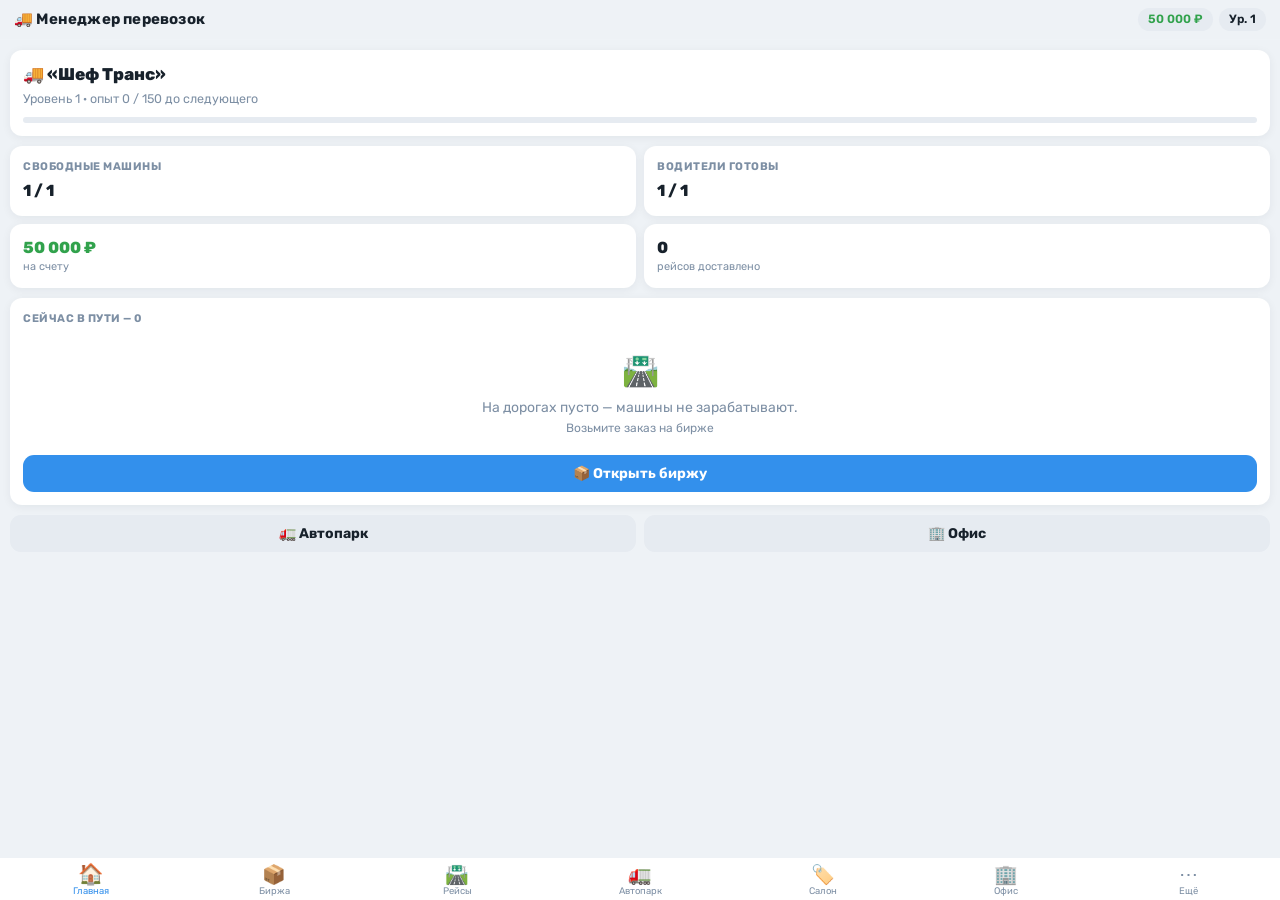
==== index.html @ 4ef5c01c "Step: used-truck salon — 7th tab, offers (wear/mileage/upgrades), buy system, image-ready cards" ====
<!DOCTYPE html>
<html lang="ru">
<head>
  <meta charset="UTF-8">
  <meta name="viewport" content="width=device-width, initial-scale=1.0, maximum-scale=1.0, user-scalable=no, viewport-fit=cover">
  <title>Менеджер перевозок</title>
  <link rel="icon" href="data:image/svg+xml,<svg xmlns='http://www.w3.org/2000/svg' viewBox='0 0 100 100'><text y='.9em' font-size='90'>🚚</text></svg>">
  <link rel="preconnect" href="https://fonts.googleapis.com">
  <link rel="preconnect" href="https://fonts.gstatic.com" crossorigin>
  <link href="https://fonts.googleapis.com/css2?family=Rubik:wght@400;500;600;700;800&display=swap" rel="stylesheet">
  <script src="https://telegram.org/js/telegram-web-app.js"></script>
  <link rel="stylesheet" href="css/styles.css">
</head>
<body>
  <div id="app">
    <header id="topbar">
      <div class="brand">🚚 Менеджер перевозок</div>
      <div class="stats">
        <span id="hud-money" class="pill money">—</span>
        <span id="hud-level" class="pill">Ур. 1</span>
      </div>
    </header>

    <main id="screen" class="screen"></main>

    <nav id="tabbar" class="tabbar">
      <button class="tab" data-screen="home"><span class="ico">🏠</span><span>Главная</span></button>
      <button class="tab" data-screen="market"><span class="ico">📦</span><span>Биржа</span></button>
      <button class="tab" data-screen="trips"><span class="ico">🛣️</span><span>Рейсы</span></button>
      <button class="tab" data-screen="garage"><span class="ico">🚛</span><span>Автопарк</span></button>
      <button class="tab" data-screen="salon"><span class="ico">🏷️</span><span>Салон</span></button>
      <button class="tab" data-screen="office"><span class="ico">🏢</span><span>Офис</span></button>
      <button class="tab" data-screen="more"><span class="ico">⋯</span><span>Ещё</span></button>
    </nav>
  </div>

  <script src="js/data.js"></script>
  <script src="js/state.js"></script>
  <script src="js/ui.js"></script>
  <script src="js/sound.js"></script>
  <script src="js/economy.js"></script>
  <script src="js/screens/home.js"></script>
  <script src="js/screens/market.js"></script>
  <script src="js/screens/trips.js"></script>
  <script src="js/screens/garage.js"></script>
  <script src="js/screens/salon.js"></script>
  <script src="js/screens/office.js"></script>
  <script src="js/screens/more.js"></script>
  <script src="js/app.js"></script>
</body>
</html>
---- css/styles.css ----
:root{
  --bg:#17212b; --panel:#232e3c; --panel2:#2c3a4d;
  --text:#ffffff; --muted:#8fa3b8;
  --accent:#54a9ff; --accent-text:#ffffff;
  --ok:#4dd07a; --warn:#ffb84d; --danger:#ff6b6b;
  --border:rgba(255,255,255,.08);
  --radius:12px;
  --tabbar-h:54px;
}
*{box-sizing:border-box;-webkit-tap-highlight-color:transparent}
html,body{margin:0;padding:0;height:100%}
body{
  background:var(--bg);color:var(--text);
  font-family:'Rubik',-apple-system,BlinkMacSystemFont,'Segoe UI',Roboto,'Helvetica Neue',Arial,sans-serif;
  font-size:14px;line-height:1.4;
  overscroll-behavior:none;
  -webkit-user-select:none;user-select:none;
}
#app{display:flex;flex-direction:column;height:100vh;height:100dvh}

/* ---------- верхняя панель ---------- */
#topbar{
  display:flex;align-items:center;justify-content:space-between;gap:8px;
  padding:8px 14px;padding-top:calc(8px + env(safe-area-inset-top));
  background:var(--bg);border-bottom:1px solid var(--border);
  position:sticky;top:0;z-index:20;
}
.brand{font-weight:700;font-size:15px;letter-spacing:.2px;white-space:nowrap}
.stats{display:flex;gap:6px;align-items:center}
.pill{
  background:var(--panel2);border-radius:99px;padding:3px 10px;
  font-size:12px;font-weight:600;white-space:nowrap;
}
.pill.money{color:var(--ok)}

/* ---------- область экрана ---------- */
#screen{
  flex:1;overflow-y:auto;padding:10px 10px calc(var(--tabbar-h) + 20px + env(safe-area-inset-bottom));
  -webkit-overflow-scrolling:touch;
}

/* ---------- таб-бар ---------- */
#tabbar{
  position:fixed;left:0;right:0;bottom:0;z-index:30;
  display:flex;background:var(--panel);
  padding-bottom:env(safe-area-inset-bottom);
  border-top:1px solid var(--border);
}
.tab{
  flex:1;display:flex;flex-direction:column;align-items:center;gap:1px;
  background:none;border:none;color:var(--muted);
  padding:6px 0 4px;font-size:9.5px;font-family:inherit;cursor:pointer;
}
.tab .ico{font-size:19px;line-height:1}
.tab.active{color:var(--accent)}

/* ---------- компоненты ---------- */
.card{
  background:var(--panel);border-radius:var(--radius);
  padding:12px;margin-bottom:10px;border:1px solid var(--border);
}
.card .card-title{
  font-size:11px;font-weight:700;color:var(--muted);
  text-transform:uppercase;letter-spacing:.5px;margin-bottom:6px;
}
.hero-title{font-size:17px;font-weight:800;margin-bottom:3px}
.hero-sub{color:var(--muted);font-size:12.5px}

.grid2{display:grid;grid-template-columns:1fr 1fr;gap:8px;margin-bottom:10px}
.grid2 .card{margin-bottom:0}
.stat-num{font-size:16px;font-weight:800}
.stat-lbl{font-size:11px;color:var(--muted)}

.progress{height:6px;border-radius:6px;background:var(--panel2);overflow:hidden}
.progress i{display:block;height:100%;border-radius:6px;background:var(--accent);transition:width .4s}

.btn{
  display:block;width:100%;border:none;border-radius:11px;
  padding:10px 14px;font-family:inherit;font-size:14px;font-weight:700;
  background:var(--accent);color:var(--accent-text);cursor:pointer;
}
.btn:active{transform:scale(.97)}
.btn.secondary{background:var(--panel2);color:var(--text)}
.btn.danger{background:var(--danger);color:#fff}
.btn[disabled]{opacity:.45;pointer-events:none}
.btn + .btn{margin-top:8px}
.row{display:flex;gap:8px}
.row .btn + .btn{margin-top:0}

.tag{
  display:inline-block;background:var(--panel2);color:var(--muted);
  border-radius:6px;padding:1px 7px;font-size:11px;font-weight:600;margin-right:6px;
}
.tag.ok{color:var(--ok)}
.tag.warn{color:var(--warn)}
.tag.danger{color:var(--danger)}
.tag.accent{color:var(--accent)}

.wear{display:flex;align-items:center;gap:8px;margin:6px 0}
.wear .progress{flex:1}
.wear .val{font-size:11px;color:var(--muted);min-width:64px;text-align:right}

.muted{color:var(--muted)}
.small{font-size:12px}
.center{text-align:center}
.placeholder-card{border-style:dashed;opacity:.9}

.list-item{display:flex;align-items:center;gap:10px;padding:8px 0;border-bottom:1px solid var(--border)}
.list-item:last-child{border-bottom:none}
.li-ico{font-size:22px}
.li-main{flex:1;min-width:0}
.li-title{font-weight:700;font-size:14px}
.li-sub{font-size:12px;color:var(--muted)}

.empty{padding:22px 12px;text-align:center;color:var(--muted)}
.empty .big{font-size:30px;margin-bottom:6px}

.divider{height:1px;background:var(--border);margin:8px 0}

/* переключатель сегментов (бухгалтеры/механики) */
.seg{display:flex;background:var(--panel2);border-radius:10px;padding:3px;margin-bottom:8px}
.seg button{
  flex:1;border:none;background:none;color:var(--muted);
  font-family:inherit;font-size:12.5px;font-weight:600;
  padding:7px 4px;border-radius:8px;cursor:pointer;
}
.seg button.sel{background:var(--accent);color:var(--accent-text)}

/* ---------- тосты ---------- */
.toasts{
  position:fixed;left:50%;transform:translateX(-50%);
  bottom:calc(var(--tabbar-h) + 14px + env(safe-area-inset-bottom));
  z-index:50;display:flex;flex-direction:column;gap:6px;align-items:center;
  pointer-events:none;width:90%;max-width:360px;
}
.toast{
  background:rgba(0,0,0,.78);color:#fff;border-radius:11px;
  padding:9px 15px;font-size:13px;text-align:center;max-width:100%;
  box-shadow:0 4px 16px rgba(0,0,0,.35);
  animation:toast-in .25s ease;
}
.toast.ok{background:rgba(29,141,77,.92)}
.toast.err{background:rgba(196,49,75,.92)}
.toast.hide{opacity:0;transition:opacity .3s}
@keyframes toast-in{from{opacity:0;transform:translateY(10px)}to{opacity:1;transform:none}}

/* ---------- чипы выбора, панели, рейсы ---------- */
.chip{
  display:inline-block;background:var(--panel2);color:var(--text);border:none;
  border-radius:99px;padding:6px 11px;font-size:11.5px;font-family:inherit;
  font-weight:600;margin:0 6px 6px 0;cursor:pointer;
}
.chip.sel{background:var(--accent);color:var(--accent-text)}
.chip[disabled]{opacity:.4}
.chips{margin:2px 0}
.panel{margin-top:8px;padding-top:10px;border-top:1px solid var(--border)}
.btn.small{width:auto;display:inline-block;padding:7px 12px;font-size:12.5px;white-space:nowrap}
.trip{padding:10px 0;border-bottom:1px solid var(--border)}
.trip:last-child{border-bottom:none}

/* ---------- анимации ---------- */
@keyframes screen-in{from{opacity:0;transform:translateY(6px)}to{opacity:1;transform:none}}
#screen.anim > *{animation:screen-in .22s ease both}
#screen.anim > *:nth-child(2){animation-delay:.03s}
#screen.anim > *:nth-child(3){animation-delay:.06s}
#screen.anim > *:nth-child(4){animation-delay:.09s}
#screen.anim > *:nth-child(5){animation-delay:.12s}
@keyframes hud-pop{0%{transform:scale(1)}40%{transform:scale(1.14)}100%{transform:scale(1)}}
.pill.money.pop{animation:hud-pop .45s ease}
.tab .ico{transition:transform .15s ease}
.tab.active .ico{transform:translateY(-1px) scale(1.08)}
.confetti{position:fixed;left:0;right:0;top:0;bottom:0;pointer-events:none;z-index:60;overflow:hidden}
.cf{position:absolute;top:-30px;line-height:1;animation:cf-fall linear both}
@keyframes cf-fall{to{transform:translateY(115vh) rotate(600deg);opacity:.15}}
body.is-light .card{box-shadow:0 2px 10px rgba(23,33,43,.06)}
@media (prefers-reduced-motion: reduce){
  #screen.anim > *,.pill.money.pop,.cf,.tab .ico{animation:none !important;transition:none !important}
}

/* ---------- салон б/у ---------- */
.salon-card{padding:0;overflow:hidden}
.salon-media{position:relative;height:110px;background:var(--panel2)}
.truck-img{width:100%;height:100%;object-fit:cover;display:block}
.truck-img.ph{display:flex;align-items:center;justify-content:center;font-size:42px;opacity:.45}
.salon-deal{
  position:absolute;top:8px;left:8px;background:var(--danger);color:#fff;
  border-radius:7px;padding:2px 8px;font-size:11px;font-weight:700;
}
.salon-wear{
  position:absolute;bottom:8px;right:8px;background:var(--panel);
  border-radius:7px;padding:2px 8px;font-size:11px;font-weight:700;
}
.salon-body{padding:10px 12px 12px}
.salon-buyrow{display:flex;align-items:center;gap:10px;margin-top:8px}
.salon-buyrow .btn{margin-top:0}
.salon-buyrow > div{flex:1;min-width:0}
.salon-price{font-size:16px;font-weight:800}
.salon-old{font-size:11px;color:var(--muted)}
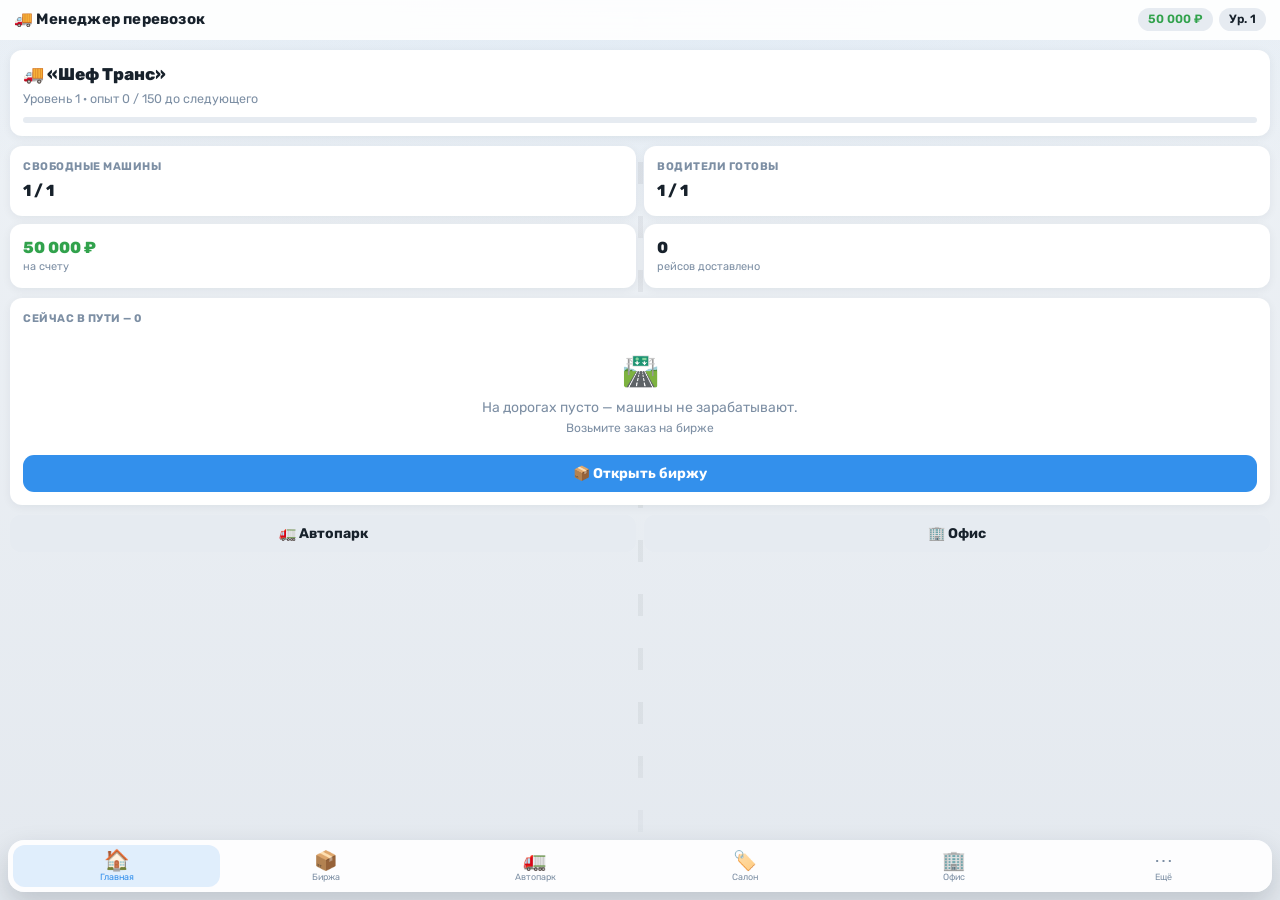
==== commit d864af80: "Step: merge Market+Trips into one tab — seg switcher, auto-switch to trips after dispatch, 6-tab bot" ====
--- a/index.html
+++ b/index.html
@@ -26,7 +26,6 @@
     <nav id="tabbar" class="tabbar">
       <button class="tab" data-screen="home"><span class="ico">🏠</span><span>Главная</span></button>
       <button class="tab" data-screen="market"><span class="ico">📦</span><span>Биржа</span></button>
-      <button class="tab" data-screen="trips"><span class="ico">🛣️</span><span>Рейсы</span></button>
       <button class="tab" data-screen="garage"><span class="ico">🚛</span><span>Автопарк</span></button>
       <button class="tab" data-screen="salon"><span class="ico">🏷️</span><span>Салон</span></button>
       <button class="tab" data-screen="office"><span class="ico">🏢</span><span>Офис</span></button>
@@ -39,9 +38,11 @@
   <script src="js/ui.js"></script>
   <script src="js/sound.js"></script>
   <script src="js/economy.js"></script>
+  <script src="js/net.js"></script>
   <script src="js/screens/home.js"></script>
   <script src="js/screens/market.js"></script>
   <script src="js/screens/trips.js"></script>
+  <script src="js/screens/orders.js"></script>
   <script src="js/screens/garage.js"></script>
   <script src="js/screens/salon.js"></script>
   <script src="js/screens/office.js"></script>
--- a/css/styles.css
+++ b/css/styles.css
@@ -6,6 +6,13 @@
   --border:rgba(255,255,255,.08);
   --radius:12px;
   --tabbar-h:54px;
+  /* производные фона и вкладок; пересчитываются под тему в ui.js → applyTheme */
+  --bg2:#101a23;               /* нижний тон градиента фона */
+  --glow:rgba(84,169,255,.10); /* мягкое свечение сверху */
+  --road:rgba(255,255,255,.05); /* «дорожная разметка» на фоне */
+  --glass:rgba(35,46,60,.94);  /* полупрозрачные панели (топбар/таббар) */
+  --tab-active:rgba(84,169,255,.16); /* подложка активной вкладки */
+  --tab-shadow:0 14px 34px rgba(0,0,0,.5);
 }
 *{box-sizing:border-box;-webkit-tap-highlight-color:transparent}
 html,body{margin:0;padding:0;height:100%}
@@ -16,13 +23,31 @@
   overscroll-behavior:none;
   -webkit-user-select:none;user-select:none;
 }
-#app{display:flex;flex-direction:column;height:100vh;height:100dvh}
+#app{
+  position:relative;
+  display:flex;flex-direction:column;height:100vh;height:100dvh;
+  background:
+    radial-gradient(140% 56% at 50% -6%, var(--glow), transparent 60%),
+    linear-gradient(180deg, var(--bg) 0%, var(--bg2) 100%);
+}
+/* «дорожная разметка»: пунктирная осевая за карточками, с плавным затуханием */
+#app::before{
+  content:"";position:absolute;inset:0;pointer-events:none;
+  background-image:repeating-linear-gradient(180deg, var(--road) 0 22px, transparent 22px 54px);
+  background-size:5px 100%;
+  background-position:top center;
+  background-repeat:no-repeat;
+  -webkit-mask-image:linear-gradient(180deg, transparent 0, #000 90px, #000 calc(100% - 150px), transparent 100%);
+  mask-image:linear-gradient(180deg, transparent 0, #000 90px, #000 calc(100% - 150px), transparent 100%);
+}
 
 /* ---------- верхняя панель ---------- */
 #topbar{
   display:flex;align-items:center;justify-content:space-between;gap:8px;
   padding:8px 14px;padding-top:calc(8px + env(safe-area-inset-top));
-  background:var(--bg);border-bottom:1px solid var(--border);
+  background:var(--glass);
+  -webkit-backdrop-filter:blur(14px);backdrop-filter:blur(14px);
+  border-bottom:1px solid var(--border);
   position:sticky;top:0;z-index:20;
 }
 .brand{font-weight:700;font-size:15px;letter-spacing:.2px;white-space:nowrap}
@@ -35,24 +60,32 @@
 
 /* ---------- область экрана ---------- */
 #screen{
-  flex:1;overflow-y:auto;padding:10px 10px calc(var(--tabbar-h) + 20px + env(safe-area-inset-bottom));
+  position:relative;z-index:1;
+  flex:1;overflow-y:auto;
+  padding:10px 10px calc(var(--tabbar-h) + 30px + env(safe-area-inset-bottom));
   -webkit-overflow-scrolling:touch;
 }
 
-/* ---------- таб-бар ---------- */
+/* ---------- таб-бар: плавающая «стеклянная» панель ---------- */
 #tabbar{
-  position:fixed;left:0;right:0;bottom:0;z-index:30;
-  display:flex;background:var(--panel);
-  padding-bottom:env(safe-area-inset-bottom);
-  border-top:1px solid var(--border);
+  position:fixed;left:8px;right:8px;bottom:calc(8px + env(safe-area-inset-bottom));z-index:30;
+  display:flex;gap:2px;
+  background:var(--glass);
+  -webkit-backdrop-filter:blur(16px);backdrop-filter:blur(16px);
+  border:1px solid var(--border);border-radius:16px;
+  box-shadow:var(--tab-shadow);
+  padding:4px;
 }
 .tab{
-  flex:1;display:flex;flex-direction:column;align-items:center;gap:1px;
+  flex:1;display:flex;flex-direction:column;align-items:center;justify-content:center;gap:2px;
   background:none;border:none;color:var(--muted);
-  padding:6px 0 4px;font-size:9.5px;font-family:inherit;cursor:pointer;
-}
-.tab .ico{font-size:19px;line-height:1}
-.tab.active{color:var(--accent)}
+  padding:6px 0 5px;font-size:9px;font-family:inherit;cursor:pointer;
+  border-radius:12px;white-space:nowrap;overflow:hidden;
+  transition:color .18s ease,background-color .18s ease;
+}
+.tab .ico{font-size:19px;line-height:1;transition:transform .18s ease}
+.tab.active{color:var(--accent);background:var(--tab-active)}
+.tab.active .ico{transform:translateY(-1px) scale(1.08)}
 
 /* ---------- компоненты ---------- */
 .card{
@@ -129,7 +162,7 @@
 /* ---------- тосты ---------- */
 .toasts{
   position:fixed;left:50%;transform:translateX(-50%);
-  bottom:calc(var(--tabbar-h) + 14px + env(safe-area-inset-bottom));
+  bottom:calc(var(--tabbar-h) + 24px + env(safe-area-inset-bottom));
   z-index:50;display:flex;flex-direction:column;gap:6px;align-items:center;
   pointer-events:none;width:90%;max-width:360px;
 }
@@ -167,8 +200,6 @@
 #screen.anim > *:nth-child(5){animation-delay:.12s}
 @keyframes hud-pop{0%{transform:scale(1)}40%{transform:scale(1.14)}100%{transform:scale(1)}}
 .pill.money.pop{animation:hud-pop .45s ease}
-.tab .ico{transition:transform .15s ease}
-.tab.active .ico{transform:translateY(-1px) scale(1.08)}
 .confetti{position:fixed;left:0;right:0;top:0;bottom:0;pointer-events:none;z-index:60;overflow:hidden}
 .cf{position:absolute;top:-30px;line-height:1;animation:cf-fall linear both}
 @keyframes cf-fall{to{transform:translateY(115vh) rotate(600deg);opacity:.15}}
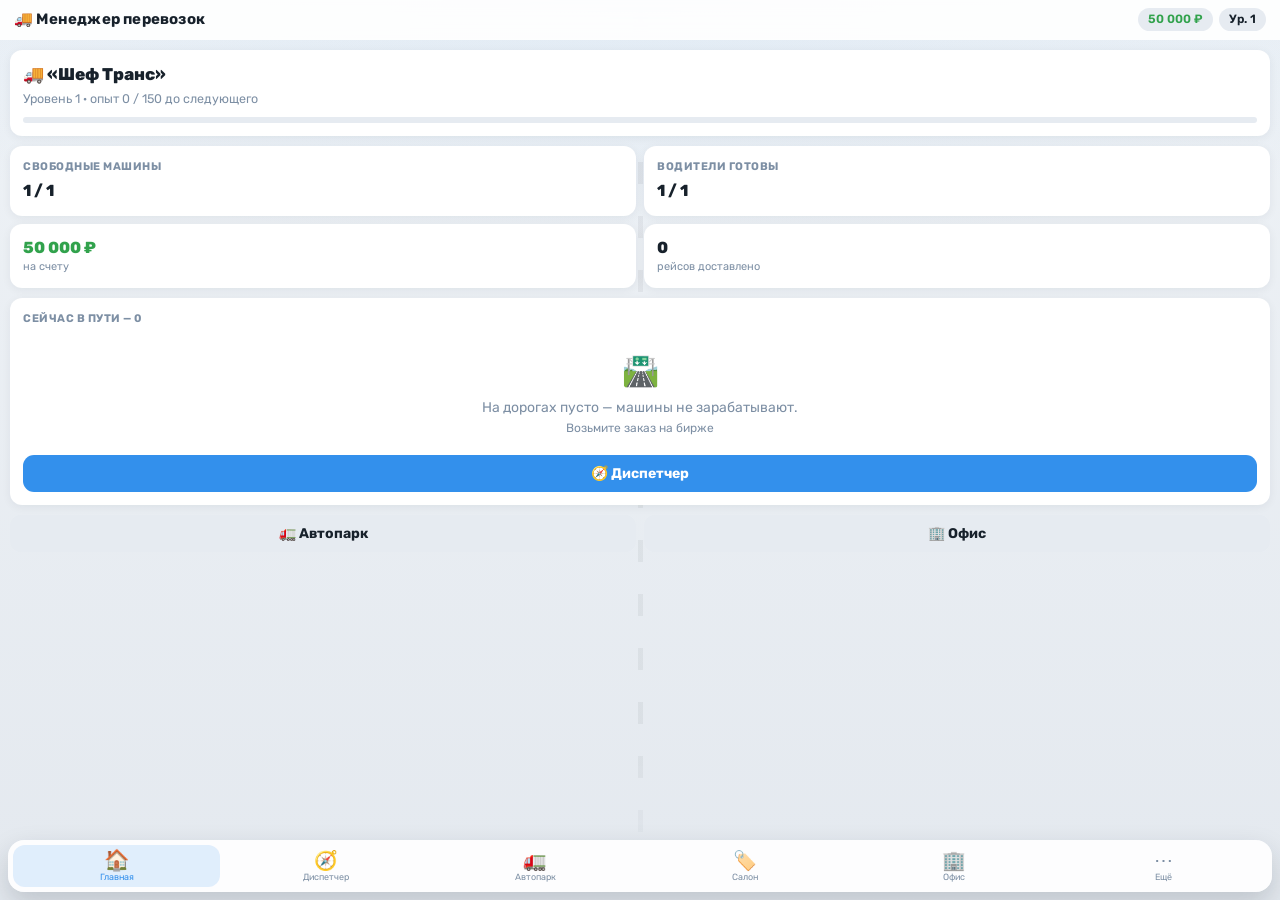
==== commit f95a5bdd: "Tweak: no auto-switch to trips after dispatch; tab renamed to 'Dispatcher' with compass icon (home q" ====
--- a/index.html
+++ b/index.html
@@ -25,7 +25,7 @@
 
     <nav id="tabbar" class="tabbar">
       <button class="tab" data-screen="home"><span class="ico">🏠</span><span>Главная</span></button>
-      <button class="tab" data-screen="market"><span class="ico">📦</span><span>Биржа</span></button>
+      <button class="tab" data-screen="market"><span class="ico">🧭</span><span>Диспетчер</span></button>
       <button class="tab" data-screen="garage"><span class="ico">🚛</span><span>Автопарк</span></button>
       <button class="tab" data-screen="salon"><span class="ico">🏷️</span><span>Салон</span></button>
       <button class="tab" data-screen="office"><span class="ico">🏢</span><span>Офис</span></button>
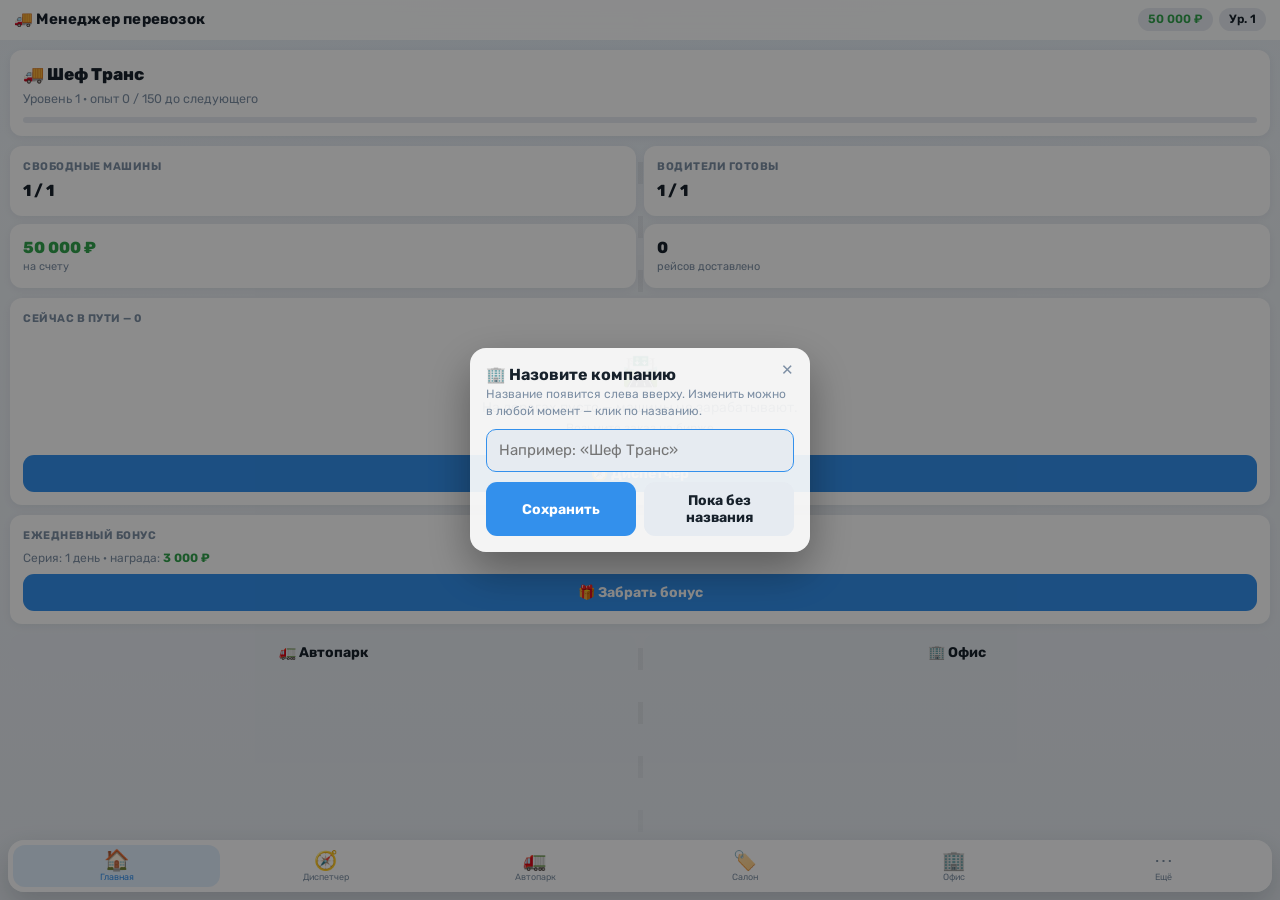
==== commit 4a81b54f: "Step: company name — first-launch naming dialog, brand in topbar, company card overlay (state+ui+app" ====
--- a/index.html
+++ b/index.html
@@ -14,7 +14,7 @@
 <body>
   <div id="app">
     <header id="topbar">
-      <div class="brand">🚚 Менеджер перевозок</div>
+      <div class="brand" id="brand" role="button">🚚 Менеджер перевозок</div>
       <div class="stats">
         <span id="hud-money" class="pill money">—</span>
         <span id="hud-level" class="pill">Ур. 1</span>
--- a/css/styles.css
+++ b/css/styles.css
@@ -191,6 +191,23 @@
 .trip{padding:10px 0;border-bottom:1px solid var(--border)}
 .trip:last-child{border-bottom:none}
 
+/* ---------- график финансов ---------- */
+.chart{display:flex;align-items:flex-end;gap:8px;height:110px;padding-top:6px}
+.chart-col{flex:1;display:flex;flex-direction:column;align-items:center;gap:4px;height:100%}
+.chart-bars{flex:1;display:flex;align-items:flex-end;gap:3px;width:100%;justify-content:center}
+.chart-bars i{width:9px;border-radius:4px 4px 0 0;transition:height .3s}
+.b-in{background:var(--ok)}
+.b-out{background:var(--danger)}
+.chart-day{font-size:10.5px;color:var(--muted)}
+
+/* ---------- достижения ---------- */
+.ach-grid{display:grid;grid-template-columns:1fr 1fr;gap:8px}
+.ach{background:var(--panel2);border-radius:10px;padding:10px;opacity:.5}
+.ach.got{opacity:1;border:1px solid var(--ok)}
+.ach-ico{font-size:20px;margin-bottom:4px}
+.ach-name{font-weight:700;font-size:13px}
+.ach-desc{font-size:11.5px;color:var(--muted)}
+
 /* ---------- анимации ---------- */
 @keyframes screen-in{from{opacity:0;transform:translateY(6px)}to{opacity:1;transform:none}}
 #screen.anim > *{animation:screen-in .22s ease both}
@@ -227,3 +244,14 @@
 .salon-buyrow > div{flex:1;min-width:0}
 .salon-price{font-size:16px;font-weight:800}
 .salon-old{font-size:11px;color:var(--muted)}
+
+/* Модалка поверх экрана: карточка компании, ввод названия */
+.overlay{position:fixed;inset:0;z-index:55;background:rgba(0,0,0,.45);display:flex;align-items:center;justify-content:center;padding:18px}
+.modal{position:relative;width:100%;max-width:340px;background:var(--glass);border-radius:16px;box-shadow:0 18px 44px rgba(0,0,0,.35);padding:16px;animation:modal-in .18s ease}
+@keyframes modal-in{from{transform:translateY(12px);opacity:0}to{transform:none;opacity:1}}
+.modal-title{font-weight:700;font-size:16px;padding-right:26px}
+.modal-x{position:absolute;top:8px;right:12px;color:var(--muted);font-size:15px;padding:4px;cursor:pointer}
+.modal input{width:100%;box-sizing:border-box;background:var(--panel2);color:var(--text);border:1px solid var(--road);border-radius:10px;padding:10px 12px;font:inherit;font-size:15px;outline:none}
+.modal input:focus{border-color:var(--accent)}
+.brand{cursor:pointer}
+.brand.has-name{color:var(--accent)}
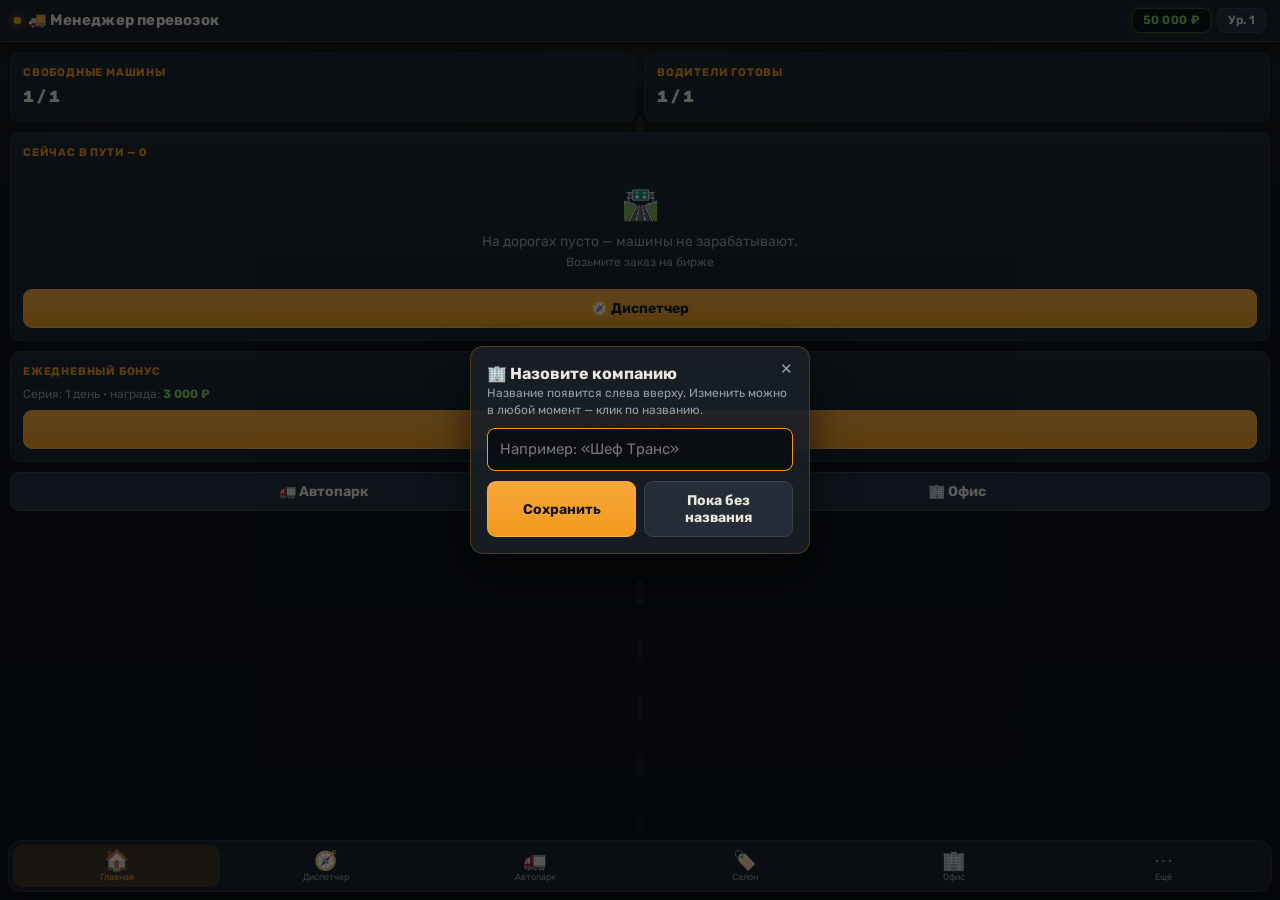
==== commit c0131997: "Redesign: ETS2 night-cab theme — fixed dark palette (asphalt bg, graphite panels, amber accent, LED " ====
--- a/index.html
+++ b/index.html
@@ -3,6 +3,7 @@
 <head>
   <meta charset="UTF-8">
   <meta name="viewport" content="width=device-width, initial-scale=1.0, maximum-scale=1.0, user-scalable=no, viewport-fit=cover">
+  <meta name="theme-color" content="#0f1216">
   <title>Менеджер перевозок</title>
   <link rel="icon" href="data:image/svg+xml,<svg xmlns='http://www.w3.org/2000/svg' viewBox='0 0 100 100'><text y='.9em' font-size='90'>🚚</text></svg>">
   <link rel="preconnect" href="https://fonts.googleapis.com">
--- a/css/styles.css
+++ b/css/styles.css
@@ -1,18 +1,26 @@
+/* ============================================================
+   «Менеджер перевозок» — тема в стиле Euro Truck Simulator 2:
+   ночная кабина — асфальтовый фон, графитовые приборные панели,
+   янтарный акцент, LED-дисплей денег, дорожная разметка.
+   Все цвета — только через переменные; фиксированная тёмная тема
+   (ui.js → applyTheme), от темы Telegram больше не зависит.
+   ============================================================ */
 :root{
-  --bg:#17212b; --panel:#232e3c; --panel2:#2c3a4d;
-  --text:#ffffff; --muted:#8fa3b8;
-  --accent:#54a9ff; --accent-text:#ffffff;
-  --ok:#4dd07a; --warn:#ffb84d; --danger:#ff6b6b;
-  --border:rgba(255,255,255,.08);
-  --radius:12px;
+  --bg:#0f1216; --panel:#191f27; --panel2:#232c37;
+  --text:#ede7db; --muted:#97a0ab;
+  --accent:#f29a1d; --accent-text:#17110a;
+  --ok:#7dd64f; --warn:#f5c542; --danger:#e5532f;
+  --border:rgba(255,255,255,.07);
+  --radius:10px;
   --tabbar-h:54px;
-  /* производные фона и вкладок; пересчитываются под тему в ui.js → applyTheme */
-  --bg2:#101a23;               /* нижний тон градиента фона */
-  --glow:rgba(84,169,255,.10); /* мягкое свечение сверху */
-  --road:rgba(255,255,255,.05); /* «дорожная разметка» на фоне */
-  --glass:rgba(35,46,60,.94);  /* полупрозрачные панели (топбар/таббар) */
-  --tab-active:rgba(84,169,255,.16); /* подложка активной вкладки */
-  --tab-shadow:0 14px 34px rgba(0,0,0,.5);
+  /* производные; пересчитываются в ui.js → applyTheme */
+  --bg2:#05070a;                 /* нижний тон асфальтового градиента */
+  --glow:rgba(242,154,29,.10);   /* «фары» — янтарное свечение сверху */
+  --road:rgba(255,255,255,.055); /* дорожная разметка на фоне */
+  --glass:rgba(21,26,33,.92);    /* приборное «стекло» топбара/таббара */
+  --tab-active:rgba(242,154,29,.18);
+  --tab-shadow:0 14px 34px rgba(0,0,0,.55);
+  --led:#0a0d11;                 /* фон LED-дисплея денег */
 }
 *{box-sizing:border-box;-webkit-tap-highlight-color:transparent}
 html,body{margin:0;padding:0;height:100%}
@@ -27,36 +35,43 @@
   position:relative;
   display:flex;flex-direction:column;height:100vh;height:100dvh;
   background:
-    radial-gradient(140% 56% at 50% -6%, var(--glow), transparent 60%),
+    radial-gradient(150% 60% at 50% -8%, var(--glow), transparent 62%),
     linear-gradient(180deg, var(--bg) 0%, var(--bg2) 100%);
 }
-/* «дорожная разметка»: пунктирная осевая за карточками, с плавным затуханием */
+/* «дорожная разметка»: пунктирная осевая за карточками, с затуханием к краям */
 #app::before{
   content:"";position:absolute;inset:0;pointer-events:none;
-  background-image:repeating-linear-gradient(180deg, var(--road) 0 22px, transparent 22px 54px);
-  background-size:5px 100%;
+  background-image:repeating-linear-gradient(180deg, var(--road) 0 24px, transparent 24px 58px);
+  background-size:6px 100%;
   background-position:top center;
   background-repeat:no-repeat;
   -webkit-mask-image:linear-gradient(180deg, transparent 0, #000 90px, #000 calc(100% - 150px), transparent 100%);
   mask-image:linear-gradient(180deg, transparent 0, #000 90px, #000 calc(100% - 150px), transparent 100%);
 }
 
-/* ---------- верхняя панель ---------- */
+/* ---------- верхняя панель: «приборная доска» ---------- */
 #topbar{
   display:flex;align-items:center;justify-content:space-between;gap:8px;
   padding:8px 14px;padding-top:calc(8px + env(safe-area-inset-top));
   background:var(--glass);
   -webkit-backdrop-filter:blur(14px);backdrop-filter:blur(14px);
-  border-bottom:1px solid var(--border);
+  border-bottom:1px solid rgba(242,154,29,.22);
+  box-shadow:0 4px 18px rgba(0,0,0,.45);
   position:sticky;top:0;z-index:20;
 }
 .brand{font-weight:700;font-size:15px;letter-spacing:.2px;white-space:nowrap}
+.brand::before{content:"";display:inline-block;width:7px;height:7px;border-radius:2px;
+  background:var(--accent);margin-right:7px;box-shadow:0 0 8px rgba(242,154,29,.8);vertical-align:1px}
 .stats{display:flex;gap:6px;align-items:center}
 .pill{
-  background:var(--panel2);border-radius:99px;padding:3px 10px;
-  font-size:12px;font-weight:600;white-space:nowrap;
-}
-.pill.money{color:var(--ok)}
+  background:var(--panel2);border:1px solid var(--border);border-radius:8px;
+  padding:3px 10px;font-size:12px;font-weight:600;white-space:nowrap;
+}
+.pill.money{
+  background:var(--led);border:1px solid rgba(125,214,79,.35);color:var(--ok);
+  font-variant-numeric:tabular-nums;letter-spacing:.3px;
+  box-shadow:inset 0 1px 3px rgba(0,0,0,.7), 0 0 10px rgba(125,214,79,.12);
+}
 
 /* ---------- область экрана ---------- */
 #screen{
@@ -66,13 +81,13 @@
   -webkit-overflow-scrolling:touch;
 }
 
-/* ---------- таб-бар: плавающая «стеклянная» панель ---------- */
+/* ---------- таб-бар: «штурвал» из тёмного стекла ---------- */
 #tabbar{
   position:fixed;left:8px;right:8px;bottom:calc(8px + env(safe-area-inset-bottom));z-index:30;
   display:flex;gap:2px;
   background:var(--glass);
   -webkit-backdrop-filter:blur(16px);backdrop-filter:blur(16px);
-  border:1px solid var(--border);border-radius:16px;
+  border:1px solid var(--border);border-radius:14px;
   box-shadow:var(--tab-shadow);
   padding:4px;
 }
@@ -80,58 +95,75 @@
   flex:1;display:flex;flex-direction:column;align-items:center;justify-content:center;gap:2px;
   background:none;border:none;color:var(--muted);
   padding:6px 0 5px;font-size:9px;font-family:inherit;cursor:pointer;
-  border-radius:12px;white-space:nowrap;overflow:hidden;
+  border-radius:10px;white-space:nowrap;overflow:hidden;
   transition:color .18s ease,background-color .18s ease;
 }
-.tab .ico{font-size:19px;line-height:1;transition:transform .18s ease}
+.tab .ico{font-size:19px;line-height:1;transition:transform .18s ease;filter:grayscale(.4)}
 .tab.active{color:var(--accent);background:var(--tab-active)}
-.tab.active .ico{transform:translateY(-1px) scale(1.08)}
-
-/* ---------- компоненты ---------- */
+.tab.active .ico{transform:translateY(-1px) scale(1.08);filter:none}
+.tab.active:not(:first-child)::after{content:""}
+
+/* ---------- компоненты: приборные панели ---------- */
 .card{
-  background:var(--panel);border-radius:var(--radius);
+  background:linear-gradient(180deg, rgba(255,255,255,.025), transparent 40%), var(--panel);
+  border-radius:var(--radius);
   padding:12px;margin-bottom:10px;border:1px solid var(--border);
+  box-shadow:0 2px 10px rgba(0,0,0,.35);
 }
 .card .card-title{
-  font-size:11px;font-weight:700;color:var(--muted);
-  text-transform:uppercase;letter-spacing:.5px;margin-bottom:6px;
+  font-size:11px;font-weight:700;color:var(--accent);
+  text-transform:uppercase;letter-spacing:.8px;margin-bottom:6px;
 }
 .hero-title{font-size:17px;font-weight:800;margin-bottom:3px}
 .hero-sub{color:var(--muted);font-size:12.5px}
 
 .grid2{display:grid;grid-template-columns:1fr 1fr;gap:8px;margin-bottom:10px}
 .grid2 .card{margin-bottom:0}
-.stat-num{font-size:16px;font-weight:800}
-.stat-lbl{font-size:11px;color:var(--muted)}
-
-.progress{height:6px;border-radius:6px;background:var(--panel2);overflow:hidden}
+.stat-num{font-size:16px;font-weight:800;font-variant-numeric:tabular-nums}
+.stat-lbl{font-size:11px;color:var(--muted);text-transform:uppercase;letter-spacing:.5px}
+
+.progress{height:6px;border-radius:6px;background:var(--led);border:1px solid var(--border);overflow:hidden}
 .progress i{display:block;height:100%;border-radius:6px;background:var(--accent);transition:width .4s}
 
 .btn{
-  display:block;width:100%;border:none;border-radius:11px;
+  display:block;width:100%;border:1px solid rgba(255,255,255,.10);
+  border-radius:9px;
   padding:10px 14px;font-family:inherit;font-size:14px;font-weight:700;
-  background:var(--accent);color:var(--accent-text);cursor:pointer;
+  background:linear-gradient(180deg, #f7a63a, var(--accent));
+  color:var(--accent-text);cursor:pointer;
+  text-shadow:0 1px 0 rgba(255,255,255,.18);
 }
 .btn:active{transform:scale(.97)}
-.btn.secondary{background:var(--panel2);color:var(--text)}
-.btn.danger{background:var(--danger);color:#fff}
+.btn.secondary{background:var(--panel2);color:var(--text);text-shadow:none}
+.btn.danger{background:linear-gradient(180deg, #ef6640, var(--danger));color:#fff;text-shadow:none}
 .btn[disabled]{opacity:.45;pointer-events:none}
 .btn + .btn{margin-top:8px}
 .row{display:flex;gap:8px}
 .row .btn + .btn{margin-top:0}
 
+/* компактная кнопка в карточках биржи */
+.btn.mini{padding:7px 10px;font-size:12.5px;border-radius:8px;margin-top:7px}
+
+/* компактные карточки заказов на бирже: «строка рынка фрахта» */
+.card.ocrd{padding:8px 10px 8px 13px;margin-bottom:8px;border-left:3px solid rgba(242,154,29,.55)}
+.ocrd-top{display:flex;justify-content:space-between;align-items:baseline;gap:8px}
+.ocrd-name{font-size:13.5px;font-weight:700;min-width:0}
+.ocrd-pay{font-weight:800;color:var(--accent);white-space:nowrap;font-variant-numeric:tabular-nums}
+.ocrd-sub{color:var(--muted);font-size:12px;margin-top:3px}
+
 .tag{
-  display:inline-block;background:var(--panel2);color:var(--muted);
-  border-radius:6px;padding:1px 7px;font-size:11px;font-weight:600;margin-right:6px;
-}
-.tag.ok{color:var(--ok)}
-.tag.warn{color:var(--warn)}
-.tag.danger{color:var(--danger)}
-.tag.accent{color:var(--accent)}
+  display:inline-block;background:rgba(255,255,255,.04);color:var(--muted);
+  border:1px solid var(--border);
+  border-radius:5px;padding:1px 7px;font-size:11px;font-weight:600;margin-right:6px;
+}
+.tag.ok{color:var(--ok);border-color:rgba(125,214,79,.4)}
+.tag.warn{color:var(--warn);border-color:rgba(245,197,66,.4)}
+.tag.danger{color:var(--danger);border-color:rgba(229,83,47,.45)}
+.tag.accent{color:var(--accent);border-color:rgba(242,154,29,.45)}
 
 .wear{display:flex;align-items:center;gap:8px;margin:6px 0}
 .wear .progress{flex:1}
-.wear .val{font-size:11px;color:var(--muted);min-width:64px;text-align:right}
+.wear .val{font-size:11px;color:var(--muted);min-width:64px;text-align:right;font-variant-numeric:tabular-nums}
 
 .muted{color:var(--muted)}
 .small{font-size:12px}
@@ -141,6 +173,7 @@
 .list-item{display:flex;align-items:center;gap:10px;padding:8px 0;border-bottom:1px solid var(--border)}
 .list-item:last-child{border-bottom:none}
 .li-ico{font-size:22px}
+.li-thumb{width:56px;height:42px;object-fit:cover;border-radius:7px;flex:none;background:var(--led);border:1px solid var(--border)}
 .li-main{flex:1;min-width:0}
 .li-title{font-weight:700;font-size:14px}
 .li-sub{font-size:12px;color:var(--muted)}
@@ -150,12 +183,12 @@
 
 .divider{height:1px;background:var(--border);margin:8px 0}
 
-/* переключатель сегментов (бухгалтеры/механики) */
-.seg{display:flex;background:var(--panel2);border-radius:10px;padding:3px;margin-bottom:8px}
+/* переключатель сегментов: «тумблеры приборки» */
+.seg{display:flex;background:var(--led);border:1px solid var(--border);border-radius:9px;padding:3px;margin-bottom:8px}
 .seg button{
   flex:1;border:none;background:none;color:var(--muted);
   font-family:inherit;font-size:12.5px;font-weight:600;
-  padding:7px 4px;border-radius:8px;cursor:pointer;
+  padding:7px 4px;border-radius:7px;cursor:pointer;
 }
 .seg button.sel{background:var(--accent);color:var(--accent-text)}
 
@@ -167,23 +200,24 @@
   pointer-events:none;width:90%;max-width:360px;
 }
 .toast{
-  background:rgba(0,0,0,.78);color:#fff;border-radius:11px;
+  background:rgba(11,14,18,.92);color:#fff;border:1px solid var(--border);border-radius:9px;
   padding:9px 15px;font-size:13px;text-align:center;max-width:100%;
-  box-shadow:0 4px 16px rgba(0,0,0,.35);
+  box-shadow:0 4px 16px rgba(0,0,0,.5);
   animation:toast-in .25s ease;
 }
-.toast.ok{background:rgba(29,141,77,.92)}
-.toast.err{background:rgba(196,49,75,.92)}
+.toast.ok{border-color:rgba(125,214,79,.55)}
+.toast.err{border-color:rgba(229,83,47,.6)}
 .toast.hide{opacity:0;transition:opacity .3s}
 @keyframes toast-in{from{opacity:0;transform:translateY(10px)}to{opacity:1;transform:none}}
 
 /* ---------- чипы выбора, панели, рейсы ---------- */
 .chip{
-  display:inline-block;background:var(--panel2);color:var(--text);border:none;
-  border-radius:99px;padding:6px 11px;font-size:11.5px;font-family:inherit;
+  display:inline-block;background:var(--panel2);color:var(--text);
+  border:1px solid var(--border);
+  border-radius:7px;padding:6px 11px;font-size:11.5px;font-family:inherit;
   font-weight:600;margin:0 6px 6px 0;cursor:pointer;
 }
-.chip.sel{background:var(--accent);color:var(--accent-text)}
+.chip.sel{background:var(--accent);color:var(--accent-text);border-color:var(--accent)}
 .chip[disabled]{opacity:.4}
 .chips{margin:2px 0}
 .panel{margin-top:8px;padding-top:10px;border-top:1px solid var(--border)}
@@ -195,15 +229,15 @@
 .chart{display:flex;align-items:flex-end;gap:8px;height:110px;padding-top:6px}
 .chart-col{flex:1;display:flex;flex-direction:column;align-items:center;gap:4px;height:100%}
 .chart-bars{flex:1;display:flex;align-items:flex-end;gap:3px;width:100%;justify-content:center}
-.chart-bars i{width:9px;border-radius:4px 4px 0 0;transition:height .3s}
+.chart-bars i{width:9px;border-radius:3px 3px 0 0;transition:height .3s}
 .b-in{background:var(--ok)}
 .b-out{background:var(--danger)}
 .chart-day{font-size:10.5px;color:var(--muted)}
 
 /* ---------- достижения ---------- */
 .ach-grid{display:grid;grid-template-columns:1fr 1fr;gap:8px}
-.ach{background:var(--panel2);border-radius:10px;padding:10px;opacity:.5}
-.ach.got{opacity:1;border:1px solid var(--ok)}
+.ach{background:var(--panel2);border:1px solid var(--border);border-radius:9px;padding:10px;opacity:.5}
+.ach.got{opacity:1;border-color:rgba(242,154,29,.55)}
 .ach-ico{font-size:20px;margin-bottom:4px}
 .ach-name{font-weight:700;font-size:13px}
 .ach-desc{font-size:11.5px;color:var(--muted)}
@@ -220,38 +254,38 @@
 .confetti{position:fixed;left:0;right:0;top:0;bottom:0;pointer-events:none;z-index:60;overflow:hidden}
 .cf{position:absolute;top:-30px;line-height:1;animation:cf-fall linear both}
 @keyframes cf-fall{to{transform:translateY(115vh) rotate(600deg);opacity:.15}}
-body.is-light .card{box-shadow:0 2px 10px rgba(23,33,43,.06)}
 @media (prefers-reduced-motion: reduce){
   #screen.anim > *,.pill.money.pop,.cf,.tab .ico{animation:none !important;transition:none !important}
 }
 
 /* ---------- салон б/у ---------- */
 .salon-card{padding:0;overflow:hidden}
-.salon-media{position:relative;height:110px;background:var(--panel2)}
+.salon-media{position:relative;height:110px;background:var(--led);border-bottom:1px solid var(--border)}
 .truck-img{width:100%;height:100%;object-fit:cover;display:block}
 .truck-img.ph{display:flex;align-items:center;justify-content:center;font-size:42px;opacity:.45}
 .salon-deal{
   position:absolute;top:8px;left:8px;background:var(--danger);color:#fff;
-  border-radius:7px;padding:2px 8px;font-size:11px;font-weight:700;
+  border-radius:6px;padding:2px 8px;font-size:11px;font-weight:700;
 }
 .salon-wear{
-  position:absolute;bottom:8px;right:8px;background:var(--panel);
-  border-radius:7px;padding:2px 8px;font-size:11px;font-weight:700;
+  position:absolute;bottom:8px;right:8px;background:rgba(11,14,18,.85);
+  border:1px solid var(--border);
+  border-radius:6px;padding:2px 8px;font-size:11px;font-weight:700;
 }
 .salon-body{padding:10px 12px 12px}
 .salon-buyrow{display:flex;align-items:center;gap:10px;margin-top:8px}
 .salon-buyrow .btn{margin-top:0}
 .salon-buyrow > div{flex:1;min-width:0}
-.salon-price{font-size:16px;font-weight:800}
+.salon-price{font-size:16px;font-weight:800;font-variant-numeric:tabular-nums}
 .salon-old{font-size:11px;color:var(--muted)}
 
 /* Модалка поверх экрана: карточка компании, ввод названия */
-.overlay{position:fixed;inset:0;z-index:55;background:rgba(0,0,0,.45);display:flex;align-items:center;justify-content:center;padding:18px}
-.modal{position:relative;width:100%;max-width:340px;background:var(--glass);border-radius:16px;box-shadow:0 18px 44px rgba(0,0,0,.35);padding:16px;animation:modal-in .18s ease}
+.overlay{position:fixed;inset:0;z-index:55;background:rgba(3,5,7,.62);display:flex;align-items:center;justify-content:center;padding:18px}
+.modal{position:relative;width:100%;max-width:340px;max-height:86vh;overflow-y:auto;background:var(--glass);border:1px solid rgba(242,154,29,.25);border-radius:13px;box-shadow:0 18px 44px rgba(0,0,0,.6);padding:16px;animation:modal-in .18s ease}
 @keyframes modal-in{from{transform:translateY(12px);opacity:0}to{transform:none;opacity:1}}
 .modal-title{font-weight:700;font-size:16px;padding-right:26px}
 .modal-x{position:absolute;top:8px;right:12px;color:var(--muted);font-size:15px;padding:4px;cursor:pointer}
-.modal input{width:100%;box-sizing:border-box;background:var(--panel2);color:var(--text);border:1px solid var(--road);border-radius:10px;padding:10px 12px;font:inherit;font-size:15px;outline:none}
+.modal input{width:100%;box-sizing:border-box;background:var(--led);color:var(--text);border:1px solid var(--border);border-radius:8px;padding:10px 12px;font:inherit;font-size:15px;outline:none}
 .modal input:focus{border-color:var(--accent)}
 .brand{cursor:pointer}
 .brand.has-name{color:var(--accent)}
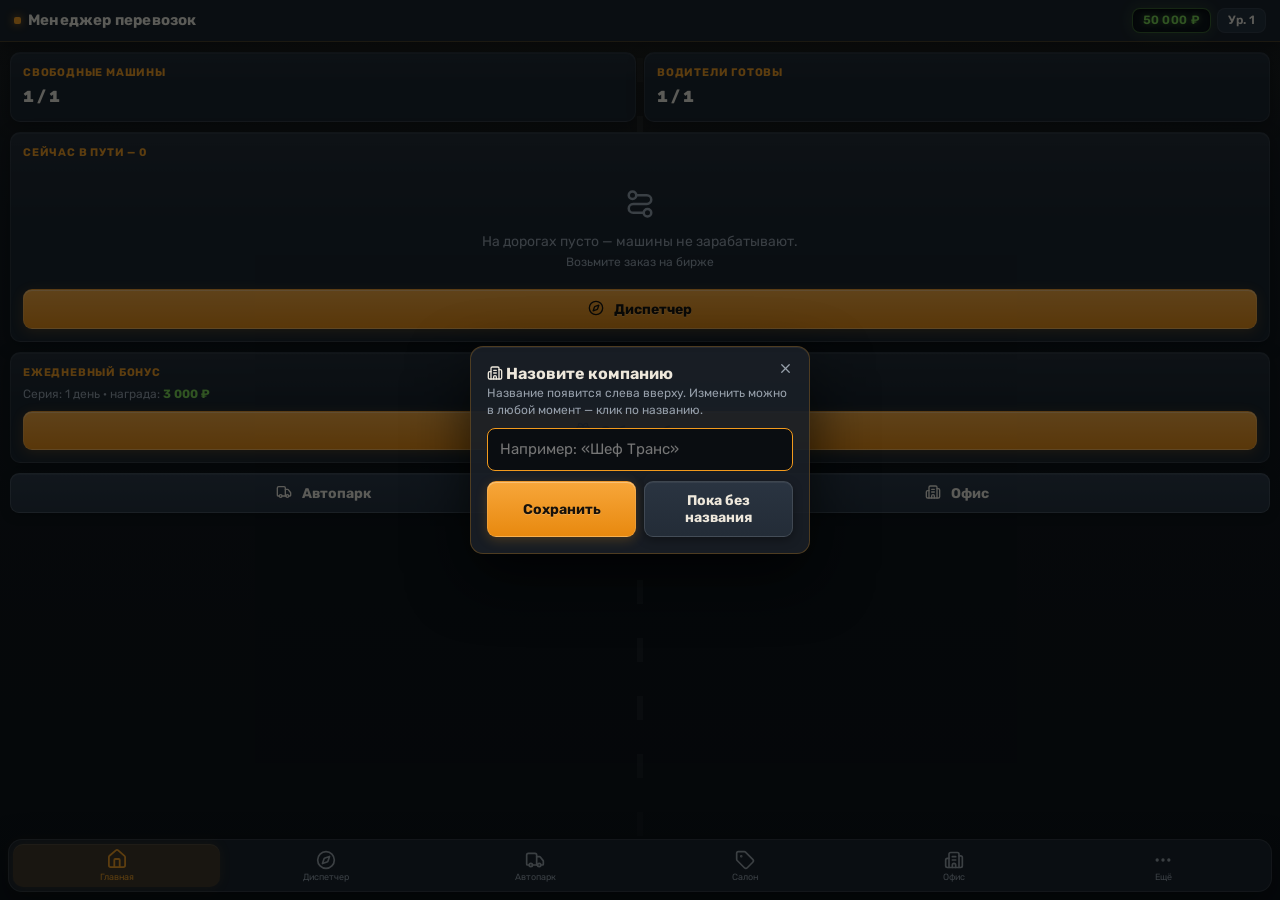
==== commit 1471bf1b: "Redesign: real interface icons + depth everywhere — vendored Lucide SVG set (js/icons.js, 79 icons, " ====
--- a/index.html
+++ b/index.html
@@ -25,18 +25,19 @@
     <main id="screen" class="screen"></main>
 
     <nav id="tabbar" class="tabbar">
-      <button class="tab" data-screen="home"><span class="ico">🏠</span><span>Главная</span></button>
-      <button class="tab" data-screen="market"><span class="ico">🧭</span><span>Диспетчер</span></button>
-      <button class="tab" data-screen="garage"><span class="ico">🚛</span><span>Автопарк</span></button>
-      <button class="tab" data-screen="salon"><span class="ico">🏷️</span><span>Салон</span></button>
-      <button class="tab" data-screen="office"><span class="ico">🏢</span><span>Офис</span></button>
-      <button class="tab" data-screen="more"><span class="ico">⋯</span><span>Ещё</span></button>
+      <button class="tab" data-screen="home"><span class="ico" data-ico="house"></span><span>Главная</span></button>
+      <button class="tab" data-screen="market"><span class="ico" data-ico="compass"></span><span>Диспетчер</span></button>
+      <button class="tab" data-screen="garage"><span class="ico" data-ico="truck"></span><span>Автопарк</span></button>
+      <button class="tab" data-screen="salon"><span class="ico" data-ico="tag"></span><span>Салон</span></button>
+      <button class="tab" data-screen="office"><span class="ico" data-ico="building-2"></span><span>Офис</span></button>
+      <button class="tab" data-screen="more"><span class="ico" data-ico="ellipsis"></span><span>Ещё</span></button>
     </nav>
   </div>
 
   <script src="js/data.js"></script>
   <script src="js/state.js"></script>
   <script src="js/ui.js"></script>
+  <script src="js/icons.js"></script>
   <script src="js/sound.js"></script>
   <script src="js/economy.js"></script>
   <script src="js/net.js"></script>
--- a/css/styles.css
+++ b/css/styles.css
@@ -49,6 +49,14 @@
   mask-image:linear-gradient(180deg, transparent 0, #000 90px, #000 calc(100% - 150px), transparent 100%);
 }
 
+/* ---------- вендоренные SVG-иконки ---------- */
+.ico-svg{width:1em;height:1em;display:inline-block;vertical-align:-0.14em;flex:none}
+.tab .ico .ico-svg{width:20px;height:20px}
+.li-ico .ico-svg{width:24px;height:24px;color:var(--accent)}
+.btn .ico-svg{width:16px;height:16px;margin-right:7px;vertical-align:-2.5px}
+.card-title .ico-svg{width:14px;height:14px;margin-right:5px;vertical-align:-2px}
+.li-sub .ico-svg,.small .ico-svg,.ocrd-sub .ico-svg{width:12px;height:12px;margin-right:3px;vertical-align:-1.5px}
+
 /* ---------- верхняя панель: «приборная доска» ---------- */
 #topbar{
   display:flex;align-items:center;justify-content:space-between;gap:8px;
@@ -68,9 +76,10 @@
   padding:3px 10px;font-size:12px;font-weight:600;white-space:nowrap;
 }
 .pill.money{
-  background:var(--led);border:1px solid rgba(125,214,79,.35);color:var(--ok);
+  background:var(--led);border:1px solid rgba(125,214,79,.4);color:var(--ok);
   font-variant-numeric:tabular-nums;letter-spacing:.3px;
-  box-shadow:inset 0 1px 3px rgba(0,0,0,.7), 0 0 10px rgba(125,214,79,.12);
+  box-shadow:inset 0 2px 5px rgba(0,0,0,.8), 0 0 14px rgba(125,214,79,.18);
+  text-shadow:0 0 6px rgba(125,214,79,.5);
 }
 
 /* ---------- область экрана ---------- */
@@ -87,7 +96,7 @@
   display:flex;gap:2px;
   background:var(--glass);
   -webkit-backdrop-filter:blur(16px);backdrop-filter:blur(16px);
-  border:1px solid var(--border);border-radius:14px;
+  border:1px solid rgba(255,255,255,.10);border-radius:14px;
   box-shadow:var(--tab-shadow);
   padding:4px;
 }
@@ -99,16 +108,16 @@
   transition:color .18s ease,background-color .18s ease;
 }
 .tab .ico{font-size:19px;line-height:1;transition:transform .18s ease;filter:grayscale(.4)}
-.tab.active{color:var(--accent);background:var(--tab-active)}
+.tab.active{color:var(--accent);background:var(--tab-active);box-shadow:inset 0 1px 0 rgba(255,255,255,.08), 0 0 12px rgba(242,154,29,.12)}
 .tab.active .ico{transform:translateY(-1px) scale(1.08);filter:none}
 .tab.active:not(:first-child)::after{content:""}
 
 /* ---------- компоненты: приборные панели ---------- */
 .card{
-  background:linear-gradient(180deg, rgba(255,255,255,.025), transparent 40%), var(--panel);
+  background:linear-gradient(180deg, rgba(255,255,255,.04), transparent 42%), var(--panel);
   border-radius:var(--radius);
   padding:12px;margin-bottom:10px;border:1px solid var(--border);
-  box-shadow:0 2px 10px rgba(0,0,0,.35);
+  box-shadow:0 4px 16px rgba(0,0,0,.42), inset 0 1px 0 rgba(255,255,255,.05);
 }
 .card .card-title{
   font-size:11px;font-weight:700;color:var(--accent);
@@ -122,20 +131,21 @@
 .stat-num{font-size:16px;font-weight:800;font-variant-numeric:tabular-nums}
 .stat-lbl{font-size:11px;color:var(--muted);text-transform:uppercase;letter-spacing:.5px}
 
-.progress{height:6px;border-radius:6px;background:var(--led);border:1px solid var(--border);overflow:hidden}
-.progress i{display:block;height:100%;border-radius:6px;background:var(--accent);transition:width .4s}
+.progress{height:6px;border-radius:6px;background:var(--led);border:1px solid var(--border);overflow:hidden;box-shadow:inset 0 1px 3px rgba(0,0,0,.6)}
+.progress i{display:block;height:100%;border-radius:6px;background:linear-gradient(180deg, #f7a63a, var(--accent));transition:width .4s;box-shadow:0 0 8px rgba(242,154,29,.35)}
 
 .btn{
-  display:block;width:100%;border:1px solid rgba(255,255,255,.10);
+  display:block;width:100%;border:1px solid rgba(255,255,255,.12);
   border-radius:9px;
   padding:10px 14px;font-family:inherit;font-size:14px;font-weight:700;
-  background:linear-gradient(180deg, #f7a63a, var(--accent));
+  background:linear-gradient(180deg, #f7a63a, #e8890f);
   color:var(--accent-text);cursor:pointer;
-  text-shadow:0 1px 0 rgba(255,255,255,.18);
-}
-.btn:active{transform:scale(.97)}
-.btn.secondary{background:var(--panel2);color:var(--text);text-shadow:none}
-.btn.danger{background:linear-gradient(180deg, #ef6640, var(--danger));color:#fff;text-shadow:none}
+  text-shadow:0 1px 0 rgba(255,255,255,.22);
+  box-shadow:0 3px 12px rgba(242,154,29,.22), inset 0 1px 0 rgba(255,255,255,.3);
+}
+.btn:active{transform:scale(.97);box-shadow:inset 0 2px 6px rgba(0,0,0,.35)}
+.btn.secondary{background:linear-gradient(180deg, #2a3441, var(--panel2));color:var(--text);text-shadow:none;box-shadow:0 3px 10px rgba(0,0,0,.35), inset 0 1px 0 rgba(255,255,255,.06)}
+.btn.danger{background:linear-gradient(180deg, #ef6640, var(--danger));color:#fff;text-shadow:none;box-shadow:0 3px 12px rgba(229,83,47,.28), inset 0 1px 0 rgba(255,255,255,.2)}
 .btn[disabled]{opacity:.45;pointer-events:none}
 .btn + .btn{margin-top:8px}
 .row{display:flex;gap:8px}
@@ -184,13 +194,13 @@
 .divider{height:1px;background:var(--border);margin:8px 0}
 
 /* переключатель сегментов: «тумблеры приборки» */
-.seg{display:flex;background:var(--led);border:1px solid var(--border);border-radius:9px;padding:3px;margin-bottom:8px}
+.seg{display:flex;background:var(--led);border:1px solid var(--border);border-radius:9px;padding:3px;margin-bottom:8px;box-shadow:inset 0 2px 5px rgba(0,0,0,.5)}
 .seg button{
   flex:1;border:none;background:none;color:var(--muted);
   font-family:inherit;font-size:12.5px;font-weight:600;
   padding:7px 4px;border-radius:7px;cursor:pointer;
 }
-.seg button.sel{background:var(--accent);color:var(--accent-text)}
+.seg button.sel{background:linear-gradient(180deg, #f7a63a, var(--accent));color:var(--accent-text);box-shadow:0 2px 8px rgba(242,154,29,.3), inset 0 1px 0 rgba(255,255,255,.25)}
 
 /* ---------- тосты ---------- */
 .toasts{
@@ -212,12 +222,13 @@
 
 /* ---------- чипы выбора, панели, рейсы ---------- */
 .chip{
-  display:inline-block;background:var(--panel2);color:var(--text);
+  display:inline-block;background:linear-gradient(180deg, #2a3441, var(--panel2));color:var(--text);
   border:1px solid var(--border);
   border-radius:7px;padding:6px 11px;font-size:11.5px;font-family:inherit;
   font-weight:600;margin:0 6px 6px 0;cursor:pointer;
-}
-.chip.sel{background:var(--accent);color:var(--accent-text);border-color:var(--accent)}
+  box-shadow:0 2px 6px rgba(0,0,0,.3), inset 0 1px 0 rgba(255,255,255,.05);
+}
+.chip.sel{background:linear-gradient(180deg, #f7a63a, var(--accent));color:var(--accent-text);border-color:var(--accent);box-shadow:0 2px 8px rgba(242,154,29,.3)}
 .chip[disabled]{opacity:.4}
 .chips{margin:2px 0}
 .panel{margin-top:8px;padding-top:10px;border-top:1px solid var(--border)}
@@ -261,6 +272,8 @@
 /* ---------- салон б/у ---------- */
 .salon-card{padding:0;overflow:hidden}
 .salon-media{position:relative;height:110px;background:var(--led);border-bottom:1px solid var(--border)}
+.salon-media::after{content:"";position:absolute;inset:0;pointer-events:none;
+  background:linear-gradient(180deg, rgba(5,7,10,.15), transparent 40%, rgba(5,7,10,.35))}
 .truck-img{width:100%;height:100%;object-fit:cover;display:block}
 .truck-img.ph{display:flex;align-items:center;justify-content:center;font-size:42px;opacity:.45}
 .salon-deal{
@@ -281,7 +294,7 @@
 
 /* Модалка поверх экрана: карточка компании, ввод названия */
 .overlay{position:fixed;inset:0;z-index:55;background:rgba(3,5,7,.62);display:flex;align-items:center;justify-content:center;padding:18px}
-.modal{position:relative;width:100%;max-width:340px;max-height:86vh;overflow-y:auto;background:var(--glass);border:1px solid rgba(242,154,29,.25);border-radius:13px;box-shadow:0 18px 44px rgba(0,0,0,.6);padding:16px;animation:modal-in .18s ease}
+.modal{position:relative;width:100%;max-width:340px;max-height:86vh;overflow-y:auto;background:var(--glass);border:1px solid rgba(242,154,29,.25);border-radius:13px;box-shadow:0 22px 60px rgba(0,0,0,.7), inset 0 1px 0 rgba(255,255,255,.06);padding:16px;animation:modal-in .18s ease}
 @keyframes modal-in{from{transform:translateY(12px);opacity:0}to{transform:none;opacity:1}}
 .modal-title{font-weight:700;font-size:16px;padding-right:26px}
 .modal-x{position:absolute;top:8px;right:12px;color:var(--muted);font-size:15px;padding:4px;cursor:pointer}
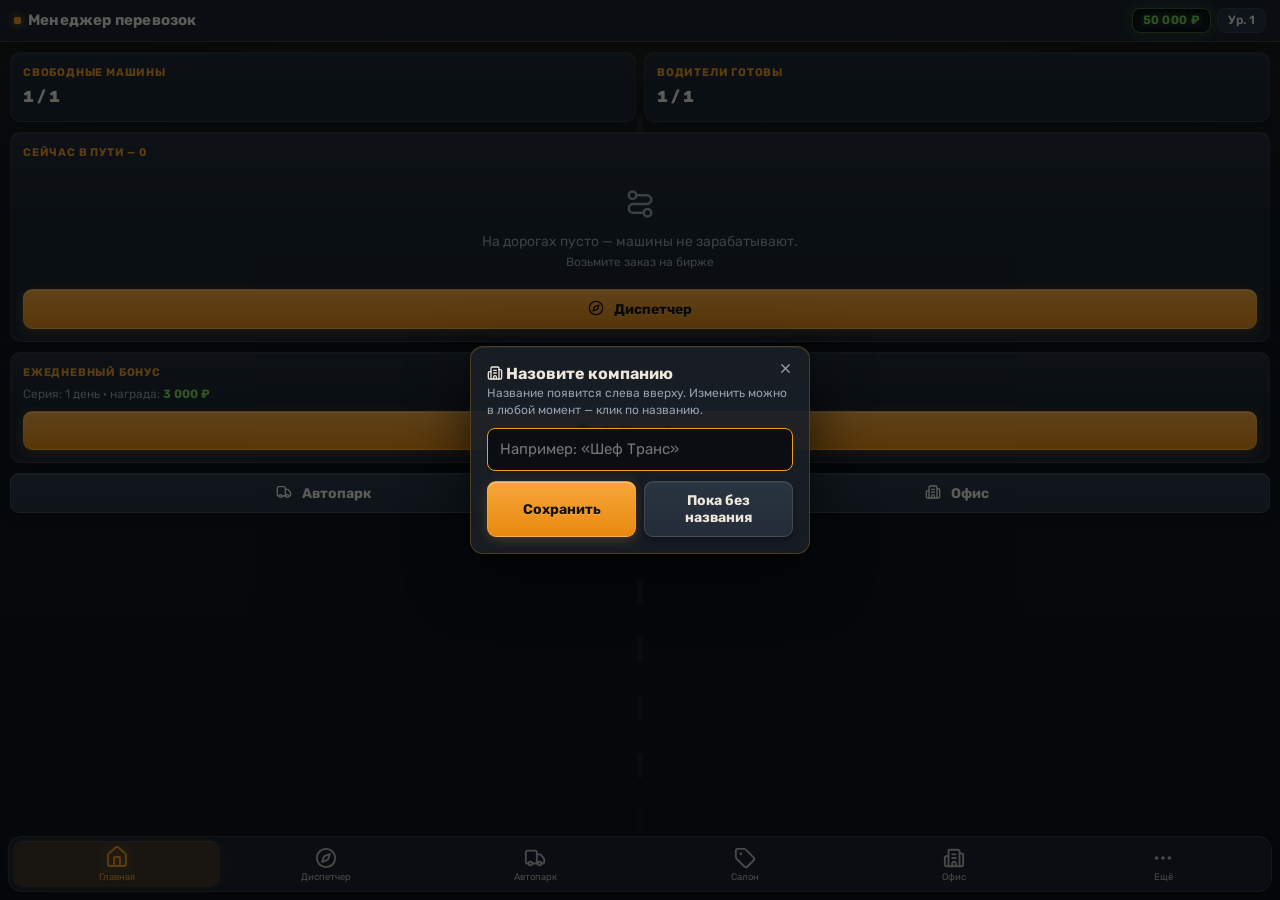
==== commit a6bd5ece: "Fix: tab bar icons visibility + robust injection — 22px bright icons (no grayscale), active glow, em" ====
--- a/index.html
+++ b/index.html
@@ -25,12 +25,12 @@
     <main id="screen" class="screen"></main>
 
     <nav id="tabbar" class="tabbar">
-      <button class="tab" data-screen="home"><span class="ico" data-ico="house"></span><span>Главная</span></button>
-      <button class="tab" data-screen="market"><span class="ico" data-ico="compass"></span><span>Диспетчер</span></button>
-      <button class="tab" data-screen="garage"><span class="ico" data-ico="truck"></span><span>Автопарк</span></button>
-      <button class="tab" data-screen="salon"><span class="ico" data-ico="tag"></span><span>Салон</span></button>
-      <button class="tab" data-screen="office"><span class="ico" data-ico="building-2"></span><span>Офис</span></button>
-      <button class="tab" data-screen="more"><span class="ico" data-ico="ellipsis"></span><span>Ещё</span></button>
+      <button class="tab" data-screen="home"><span class="ico" data-ico="house">🏠</span><span>Главная</span></button>
+      <button class="tab" data-screen="market"><span class="ico" data-ico="compass">🧭</span><span>Диспетчер</span></button>
+      <button class="tab" data-screen="garage"><span class="ico" data-ico="truck">🚛</span><span>Автопарк</span></button>
+      <button class="tab" data-screen="salon"><span class="ico" data-ico="tag">🏷️</span><span>Салон</span></button>
+      <button class="tab" data-screen="office"><span class="ico" data-ico="building-2">🏢</span><span>Офис</span></button>
+      <button class="tab" data-screen="more"><span class="ico" data-ico="ellipsis">⋯</span><span>Ещё</span></button>
     </nav>
   </div>
 
--- a/css/styles.css
+++ b/css/styles.css
@@ -51,7 +51,7 @@
 
 /* ---------- вендоренные SVG-иконки ---------- */
 .ico-svg{width:1em;height:1em;display:inline-block;vertical-align:-0.14em;flex:none}
-.tab .ico .ico-svg{width:20px;height:20px}
+.tab .ico .ico-svg{width:22px;height:22px}
 .li-ico .ico-svg{width:24px;height:24px;color:var(--accent)}
 .btn .ico-svg{width:16px;height:16px;margin-right:7px;vertical-align:-2.5px}
 .card-title .ico-svg{width:14px;height:14px;margin-right:5px;vertical-align:-2px}
@@ -102,15 +102,16 @@
 }
 .tab{
   flex:1;display:flex;flex-direction:column;align-items:center;justify-content:center;gap:2px;
-  background:none;border:none;color:var(--muted);
-  padding:6px 0 5px;font-size:9px;font-family:inherit;cursor:pointer;
+  background:none;border:none;color:var(--text);opacity:.78;
+  padding:6px 0 5px;font-size:9.5px;font-family:inherit;cursor:pointer;
   border-radius:10px;white-space:nowrap;overflow:hidden;
-  transition:color .18s ease,background-color .18s ease;
-}
-.tab .ico{font-size:19px;line-height:1;transition:transform .18s ease;filter:grayscale(.4)}
-.tab.active{color:var(--accent);background:var(--tab-active);box-shadow:inset 0 1px 0 rgba(255,255,255,.08), 0 0 12px rgba(242,154,29,.12)}
-.tab.active .ico{transform:translateY(-1px) scale(1.08);filter:none}
-.tab.active:not(:first-child)::after{content:""}
+  transition:color .18s ease,background-color .18s ease,opacity .18s ease;
+}
+.tab .ico{font-size:21px;line-height:1;transition:transform .18s ease}
+.tab .ico .ico-svg{width:22px;height:22px}
+.tab.active{color:var(--accent);background:var(--tab-active);opacity:1;box-shadow:inset 0 1px 0 rgba(255,255,255,.08), 0 0 12px rgba(242,154,29,.12)}
+.tab.active .ico{transform:translateY(-1px) scale(1.08)}
+.tab.active .ico .ico-svg{filter:drop-shadow(0 0 6px rgba(242,154,29,.45))}
 
 /* ---------- компоненты: приборные панели ---------- */
 .card{
